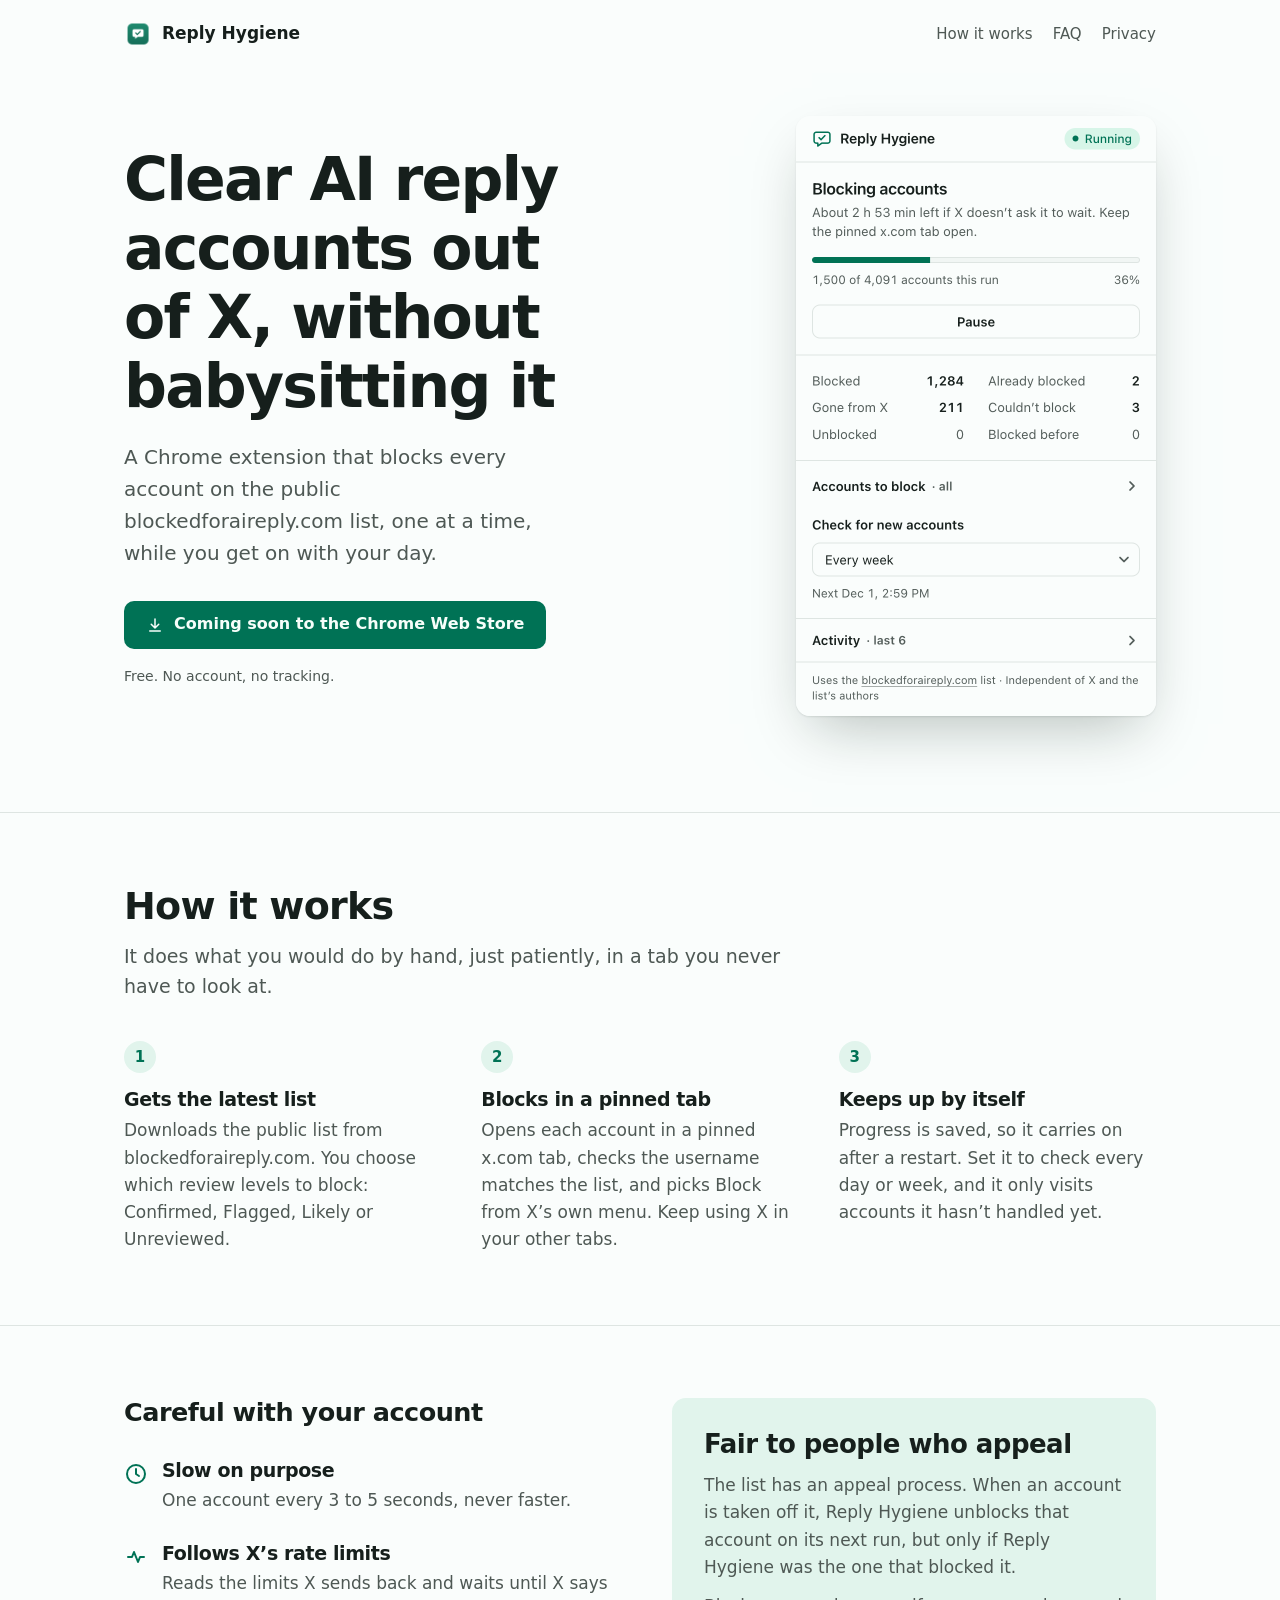
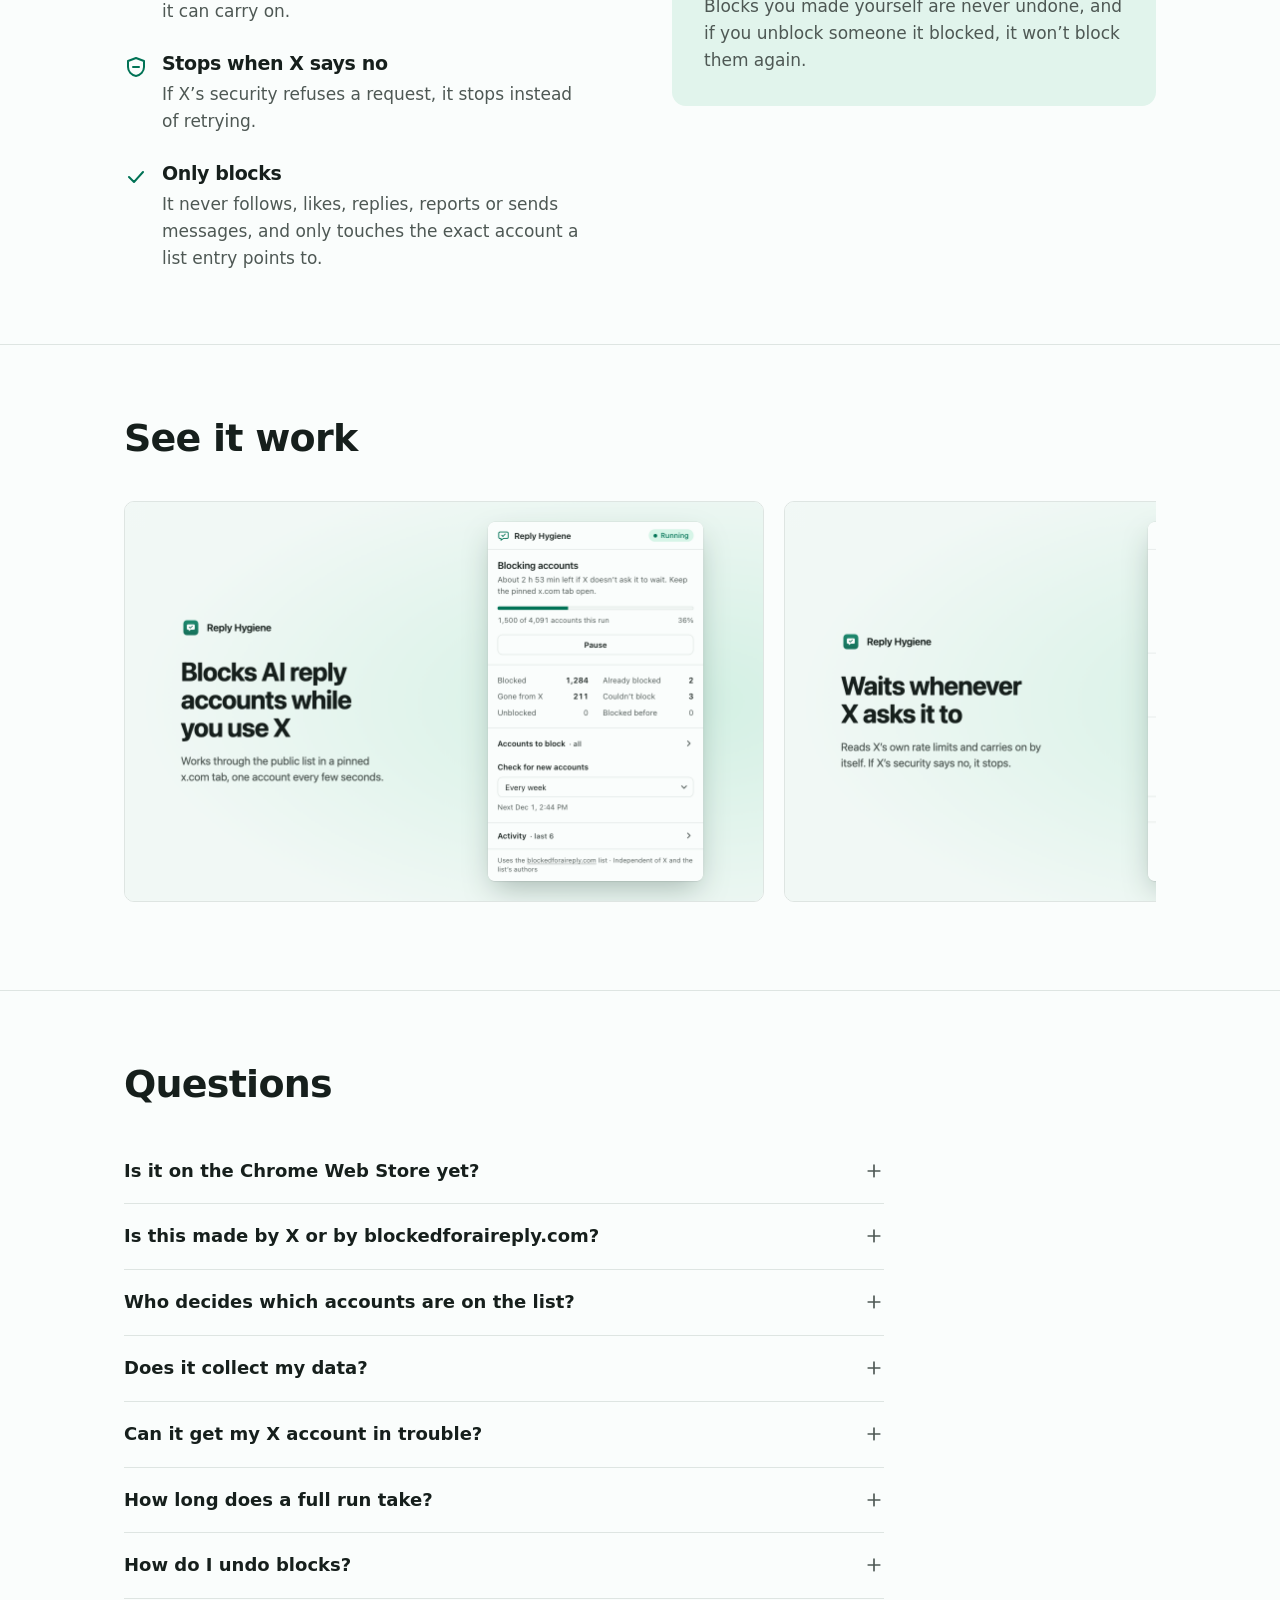
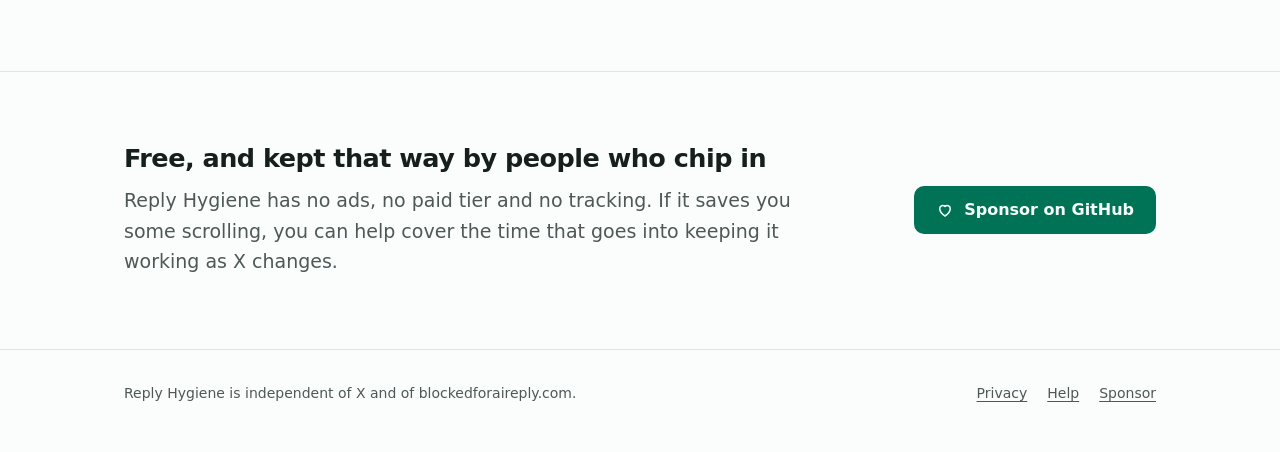
==== docs/index.html @ 08ce0fa6 "Open source the extension; move the site to docs/ and add an MIT license" ====
<!doctype html>
<html lang="en">
<head>
<meta charset="utf-8">
<meta name="viewport" content="width=device-width, initial-scale=1">
<title>Reply Hygiene: block AI reply accounts on X</title>
<meta name="description" content="A Chrome extension that blocks the AI and spam reply accounts on the public blockedforaireply.com list, slowly and within X's rate limits.">
<meta property="og:title" content="Reply Hygiene">
<meta property="og:description" content="Blocks the AI and spam reply accounts on the public blockedforaireply.com list, slowly and within X's rate limits.">
<meta property="og:image" content="https://cyrisxd.github.io/reply-hygiene/assets/promo-marquee-1400x560.png">
<meta name="twitter:card" content="summary_large_image">
<link rel="icon" href="assets/icon32.png">
<link rel="stylesheet" href="style.css">
</head>
<body>
<header class="wrap top">
  <a class="brand" href="./"><img src="assets/icon128.png" alt="">Reply Hygiene</a>
  <nav>
    <a class="hide-sm" href="#how">How it works</a>
    <a class="hide-sm" href="#faq">FAQ</a>
    <a href="privacy.html">Privacy</a>
  </nav>
</header>

<main>
  <div class="wrap hero">
    <div>
      <h1>Clear AI reply accounts out of X, without babysitting it</h1>
      <p class="lede">A Chrome extension that blocks every account on the public blockedforaireply.com list, one at a time, while you get on with your day.</p>
      <div class="cta">
        <!-- Swap href for the Chrome Web Store listing URL once it's published. -->
        <a class="button" id="store" href="#faq">
          <svg viewBox="0 0 24 24" fill="none" stroke="currentColor" stroke-width="2" stroke-linecap="round" stroke-linejoin="round" aria-hidden="true"><path d="M12 4v12m0 0-5-5m5 5 5-5M5 20h14"/></svg>
          Coming soon to the Chrome Web Store
        </a>
        <small>Free. No account, no tracking.</small>
      </div>
    </div>
    <picture class="shot">
      <source srcset="assets/popup-running-dark.png" media="(prefers-color-scheme: dark)">
      <img src="assets/popup-running.png" width="360" height="600" alt="The Reply Hygiene popup during a run: 1,500 of 4,091 accounts done, 1,284 blocked, 211 gone from X.">
    </picture>
  </div>

  <section id="how">
    <div class="wrap">
      <h2>How it works</h2>
      <p class="intro">It does what you would do by hand, just patiently, in a tab you never have to look at.</p>
      <ol class="steps">
        <li><h3>Gets the latest list</h3><p>Downloads the public list from blockedforaireply.com. You choose which review levels to block: Confirmed, Flagged, Likely or Unreviewed.</p></li>
        <li><h3>Blocks in a pinned tab</h3><p>Opens each account in a pinned x.com tab, checks the username matches the list, and picks Block from X’s own menu. Keep using X in your other tabs.</p></li>
        <li><h3>Keeps up by itself</h3><p>Progress is saved, so it carries on after a restart. Set it to check every day or week, and it only visits accounts it hasn’t handled yet.</p></li>
      </ol>
    </div>
  </section>

  <section>
    <div class="wrap split">
      <div>
        <h2>Careful with your account</h2>
        <div class="points">
          <div>
            <svg viewBox="0 0 24 24" aria-hidden="true"><circle cx="12" cy="12" r="9"/><path d="M12 7v5l3 2"/></svg>
            <div><h3>Slow on purpose</h3><p>One account every 3 to 5 seconds, never faster.</p></div>
          </div>
          <div>
            <svg viewBox="0 0 24 24" aria-hidden="true"><path d="M4 12h4l2-5 4 10 2-5h4"/></svg>
            <div><h3>Follows X’s rate limits</h3><p>Reads the limits X sends back and waits until X says it can carry on.</p></div>
          </div>
          <div>
            <svg viewBox="0 0 24 24" aria-hidden="true"><path d="M12 3 4 6v6c0 4.4 3.4 8.3 8 9 4.6-.7 8-4.6 8-9V6l-8-3Z"/><path d="M9 12h6"/></svg>
            <div><h3>Stops when X says no</h3><p>If X’s security refuses a request, it stops instead of retrying.</p></div>
          </div>
          <div>
            <svg viewBox="0 0 24 24" aria-hidden="true"><path d="m5 12 5 5 9-10"/></svg>
            <div><h3>Only blocks</h3><p>It never follows, likes, replies, reports or sends messages, and only touches the exact account a list entry points to.</p></div>
          </div>
        </div>
      </div>
      <div class="note">
        <h2>Fair to people who appeal</h2>
        <p>The list has an appeal process. When an account is taken off it, Reply Hygiene unblocks that account on its next run, but only if Reply Hygiene was the one that blocked it.</p>
        <p>Blocks you made yourself are never undone, and if you unblock someone it blocked, it won’t block them again.</p>
      </div>
    </div>
  </section>

  <section>
    <div class="wrap">
      <h2>See it work</h2>
      <div class="gallery" tabindex="0" aria-label="Screenshots">
        <img src="assets/screenshot-1.png" width="1280" height="800" loading="lazy" alt="Blocking accounts while you use X">
        <img src="assets/screenshot-2.png" width="1280" height="800" loading="lazy" alt="Waiting for X's rate limit to reset">
        <img src="assets/screenshot-3.png" width="1280" height="800" loading="lazy" alt="A finished run with a daily schedule">
        <img src="assets/screenshot-4.png" width="1280" height="800" loading="lazy" alt="Choosing which review levels to block">
        <img src="assets/screenshot-5.png" width="1280" height="800" loading="lazy" alt="Unblocking accounts removed from the list after an appeal">
      </div>
    </div>
  </section>

  <section id="faq">
    <div class="wrap">
      <h2>Questions</h2>
      <div class="faq">
        <details><summary>Is it on the Chrome Web Store yet?<svg viewBox="0 0 24 24" aria-hidden="true"><path d="M12 5v14M5 12h14"/></svg></summary>
          <p>It’s in review. This page will link to the listing as soon as it’s live.</p></details>
        <details><summary>Is this made by X or by blockedforaireply.com?<svg viewBox="0 0 24 24" aria-hidden="true"><path d="M12 5v14M5 12h14"/></svg></summary>
          <p>No. Reply Hygiene is independent. It uses the public list from blockedforaireply.com and credits it, but isn’t affiliated with X Corp. or the list’s authors.</p></details>
        <details><summary>Who decides which accounts are on the list?<svg viewBox="0 0 24 24" aria-hidden="true"><path d="M12 5v14M5 12h14"/></svg></summary>
          <p>The people behind <a href="https://blockedforaireply.com">blockedforaireply.com</a>. They review accounts, publish the evidence and handle appeals. Reply Hygiene follows their list and their removals.</p></details>
        <details><summary>Does it collect my data?<svg viewBox="0 0 24 24" aria-hidden="true"><path d="M12 5v14M5 12h14"/></svg></summary>
          <p>No. Settings and progress stay in your browser. There’s no server, no account and no analytics. It only talks to x.com and to blockedforaireply.com to download the list. Read the <a href="privacy.html">privacy policy</a>.</p></details>
        <details><summary>Can it get my X account in trouble?<svg viewBox="0 0 24 24" aria-hidden="true"><path d="M12 5v14M5 12h14"/></svg></summary>
          <p>X can treat fast automated browsing as unusual activity and may temporarily refuse requests. Reply Hygiene goes slowly, follows X’s rate limits and stops if X refuses a request. If it stops, use X normally for an hour before trying again. You use it at your own risk.</p></details>
        <details><summary>How long does a full run take?<svg viewBox="0 0 24 24" aria-hidden="true"><path d="M12 5v14M5 12h14"/></svg></summary>
          <p>A few hours for the full list, plus any time spent waiting for X’s rate limits. After that, scheduled runs only visit new accounts, so they’re much quicker.</p></details>
        <details><summary>How do I undo blocks?<svg viewBox="0 0 24 24" aria-hidden="true"><path d="M12 5v14M5 12h14"/></svg></summary>
          <p>Unblock anyone from X’s settings under Privacy and safety, then Mute and block, then Blocked accounts. Reply Hygiene won’t block them again. Removing the extension doesn’t undo existing blocks.</p></details>
      </div>
    </div>
  </section>

  <section id="support">
    <div class="wrap support">
      <div>
        <h2>Free, and kept that way by people who chip in</h2>
        <p class="intro">Reply Hygiene has no ads, no paid tier and no tracking. If it saves you some scrolling, you can help cover the time that goes into keeping it working as X changes.</p>
      </div>
      <a class="button" href="https://github.com/sponsors/CyrisXD">
        <svg viewBox="0 0 24 24" fill="none" stroke="currentColor" stroke-width="2" stroke-linecap="round" stroke-linejoin="round" aria-hidden="true"><path d="M12 20s-7-4.4-7-10a4 4 0 0 1 7-2.6A4 4 0 0 1 19 10c0 5.6-7 10-7 10Z"/></svg>
        Sponsor on GitHub
      </a>
    </div>
  </section>
</main>

<footer>
  <div class="wrap">
    <span>Reply Hygiene is independent of X and of blockedforaireply.com.</span>
    <nav><a href="privacy.html">Privacy</a><a href="https://github.com/CyrisXD/reply-hygiene/issues">Help</a><a href="https://github.com/sponsors/CyrisXD">Sponsor</a></nav>
  </div>
</footer>
</body>
</html>
---- docs/style.css ----
/* Same tokens as the extension popup (see DESIGN.md in the extension project). */
:root {
  color-scheme: light;
  --bg: oklch(99.2% 0.003 170);
  --surface: oklch(96.8% 0.006 170);
  --tint: oklch(95% 0.022 168);
  --line: oklch(91.5% 0.008 170);
  --text: oklch(23% 0.014 170);
  --muted: oklch(45% 0.014 170);
  --accent: oklch(49% 0.1 168);
  --accent-hover: oklch(44% 0.1 168);
  --accent-ink: oklch(99% 0.01 168);
  --shadow: 0 1px 2px oklch(20% 0.02 170 / 0.1), 0 24px 56px -16px oklch(20% 0.04 170 / 0.28);
  --font: -apple-system, BlinkMacSystemFont, "Segoe UI", system-ui, Roboto, sans-serif;
  --wrap: 1080px;
}
@media (prefers-color-scheme: dark) {
  :root {
    color-scheme: dark;
    --bg: oklch(17% 0.008 170);
    --surface: oklch(21% 0.009 170);
    --tint: oklch(23% 0.03 168);
    --line: oklch(29% 0.01 170);
    --text: oklch(95% 0.006 170);
    --muted: oklch(73% 0.012 170);
    --accent: oklch(74% 0.11 168);
    --accent-hover: oklch(79% 0.11 168);
    --accent-ink: oklch(20% 0.03 168);
    --shadow: 0 0 0 1px oklch(100% 0 0 / 0.08), 0 24px 56px -16px oklch(0% 0 0 / 0.6);
  }
}

* { box-sizing: border-box; }
html { scroll-behavior: smooth; scroll-padding-top: 24px; }
body { margin: 0; background: var(--bg); color: var(--text); font: 17px/1.6 var(--font); -webkit-font-smoothing: antialiased; }
::selection { background: color-mix(in oklch, var(--accent), transparent 75%); }
:focus-visible { outline: 2px solid var(--accent); outline-offset: 3px; border-radius: 6px; }
a { color: var(--accent); text-underline-offset: 3px; text-decoration-thickness: 1px; }
a:hover { color: var(--accent-hover); }
img { max-width: 100%; height: auto; display: block; }
h1, h2, h3 { line-height: 1.15; letter-spacing: -0.02em; text-wrap: balance; margin: 0; }
p { margin: 0; text-wrap: pretty; }
.wrap { max-width: var(--wrap); margin: 0 auto; padding-inline: 24px; }

/* Header */
.top { display: flex; align-items: center; gap: 24px; padding-block: 20px; }
.brand { display: flex; align-items: center; gap: 10px; font-weight: 650; font-size: 17px; color: var(--text); text-decoration: none; margin-right: auto; }
.brand img { width: 28px; height: 28px; }
.top nav { display: flex; gap: 20px; font-size: 15px; }
.top nav a { color: var(--muted); text-decoration: none; }
.top nav a:hover { color: var(--text); }

/* Hero */
.hero { display: grid; grid-template-columns: 1fr 360px; gap: 64px; align-items: center; padding-block: 48px 96px; }
.hero h1 { font-size: clamp(40px, 6vw, 60px); letter-spacing: -0.03em; font-weight: 750; }
.hero .lede { margin-top: 20px; font-size: 20px; color: var(--muted); max-width: 34ch; }
.cta { display: flex; flex-wrap: wrap; align-items: center; gap: 16px; margin-top: 32px; }
.button {
  display: inline-flex; align-items: center; gap: 10px; min-height: 48px; padding: 12px 22px; line-height: 1.3;
  border-radius: 10px; background: var(--accent); color: var(--accent-ink);
  font-weight: 600; font-size: 16px; text-decoration: none; transition: background-color 120ms ease-out;
}
.button:hover { background: var(--accent-hover); color: var(--accent-ink); }
.button svg { width: 18px; height: 18px; }
.cta small { color: var(--muted); font-size: 14px; }
.shot { border-radius: 14px; overflow: hidden; box-shadow: var(--shadow); width: 360px; }

/* Sections */
section { padding-block: 72px; border-top: 1px solid var(--line); }
section > .wrap > h2 { font-size: clamp(28px, 4vw, 38px); }
.intro { margin-top: 12px; color: var(--muted); font-size: 19px; max-width: 56ch; }

.steps { list-style: none; padding: 0; margin: 40px 0 0; display: grid; grid-template-columns: repeat(3, 1fr); gap: 40px; counter-reset: s; }
.steps li { counter-increment: s; }
.steps li::before {
  content: counter(s); display: grid; place-items: center; width: 32px; height: 32px; margin-bottom: 16px;
  border-radius: 50%; background: var(--tint); color: var(--accent); font-weight: 700; font-size: 15px;
}
.steps h3, .points h3 { font-size: 19px; margin-bottom: 6px; }
.steps p, .points p { color: var(--muted); }

.split { display: grid; grid-template-columns: 1fr 1fr; gap: 64px; align-items: start; }
.points { display: grid; gap: 28px; margin-top: 32px; }
.points > div { display: grid; grid-template-columns: 24px 1fr; gap: 14px; }
.points svg { width: 24px; height: 24px; margin-top: 2px; fill: none; stroke: var(--accent); stroke-width: 2; stroke-linecap: round; stroke-linejoin: round; }

.note { background: var(--tint); border-radius: 14px; padding: 32px; }
.note h2 { font-size: 26px; }
.note p { margin-top: 12px; color: var(--muted); }
.note p + p { margin-top: 12px; }

.gallery { display: grid; grid-auto-flow: column; grid-auto-columns: min(640px, 86%); gap: 20px; overflow-x: auto; margin-top: 40px; padding-bottom: 16px; scroll-snap-type: x mandatory; scrollbar-width: thin; scrollbar-color: var(--line) transparent; }
.gallery img { border-radius: 10px; scroll-snap-align: start; border: 1px solid var(--line); }

.faq { margin-top: 32px; max-width: 760px; }
.faq details { border-bottom: 1px solid var(--line); }
.faq summary { cursor: pointer; list-style: none; display: flex; justify-content: space-between; gap: 16px; padding-block: 18px; font-weight: 600; font-size: 18px; }
.faq summary::-webkit-details-marker { display: none; }
.faq summary svg { flex: none; width: 20px; height: 20px; margin-top: 4px; fill: none; stroke: var(--muted); stroke-width: 2; stroke-linecap: round; transition: transform 160ms ease-out; }
.faq details[open] summary svg { transform: rotate(45deg); }
.faq details p { padding-bottom: 20px; color: var(--muted); max-width: 65ch; }

.support { display: flex; flex-wrap: wrap; align-items: center; justify-content: space-between; gap: 24px 48px; }
.support > div { flex: 1 1 480px; }

footer { border-top: 1px solid var(--line); padding-block: 32px 48px; font-size: 14px; color: var(--muted); }
footer .wrap { display: flex; flex-wrap: wrap; gap: 12px 24px; justify-content: space-between; }
footer nav { display: flex; gap: 20px; }
footer a { color: var(--muted); }
footer a:hover { color: var(--text); }

/* Privacy page */
.doc { max-width: 720px; padding-block: 40px 96px; }
.doc h1 { font-size: clamp(34px, 5vw, 46px); letter-spacing: -0.03em; }
.doc .updated { margin-top: 8px; color: var(--muted); font-size: 15px; }
.doc h2 { font-size: 22px; margin: 40px 0 12px; }
.doc p, .doc li { color: var(--muted); }
.doc p + p { margin-top: 12px; }
.doc ul { padding-left: 22px; margin: 12px 0 0; }
.doc li + li { margin-top: 6px; }
.doc ul + p { margin-top: 12px; }
.doc strong { color: var(--text); font-weight: 600; }

@media (max-width: 860px) {
  .hero { grid-template-columns: 1fr; gap: 48px; padding-block: 24px 64px; }
  .shot { justify-self: center; max-width: 100%; }
  .steps, .split { grid-template-columns: 1fr; gap: 32px; }
  section { padding-block: 56px; }
}
@media (max-width: 520px) {
  .top nav a.hide-sm { display: none; }
  .note { padding: 24px; }
}
@media (prefers-reduced-motion: reduce) { * { transition: none !important; scroll-behavior: auto !important; } }
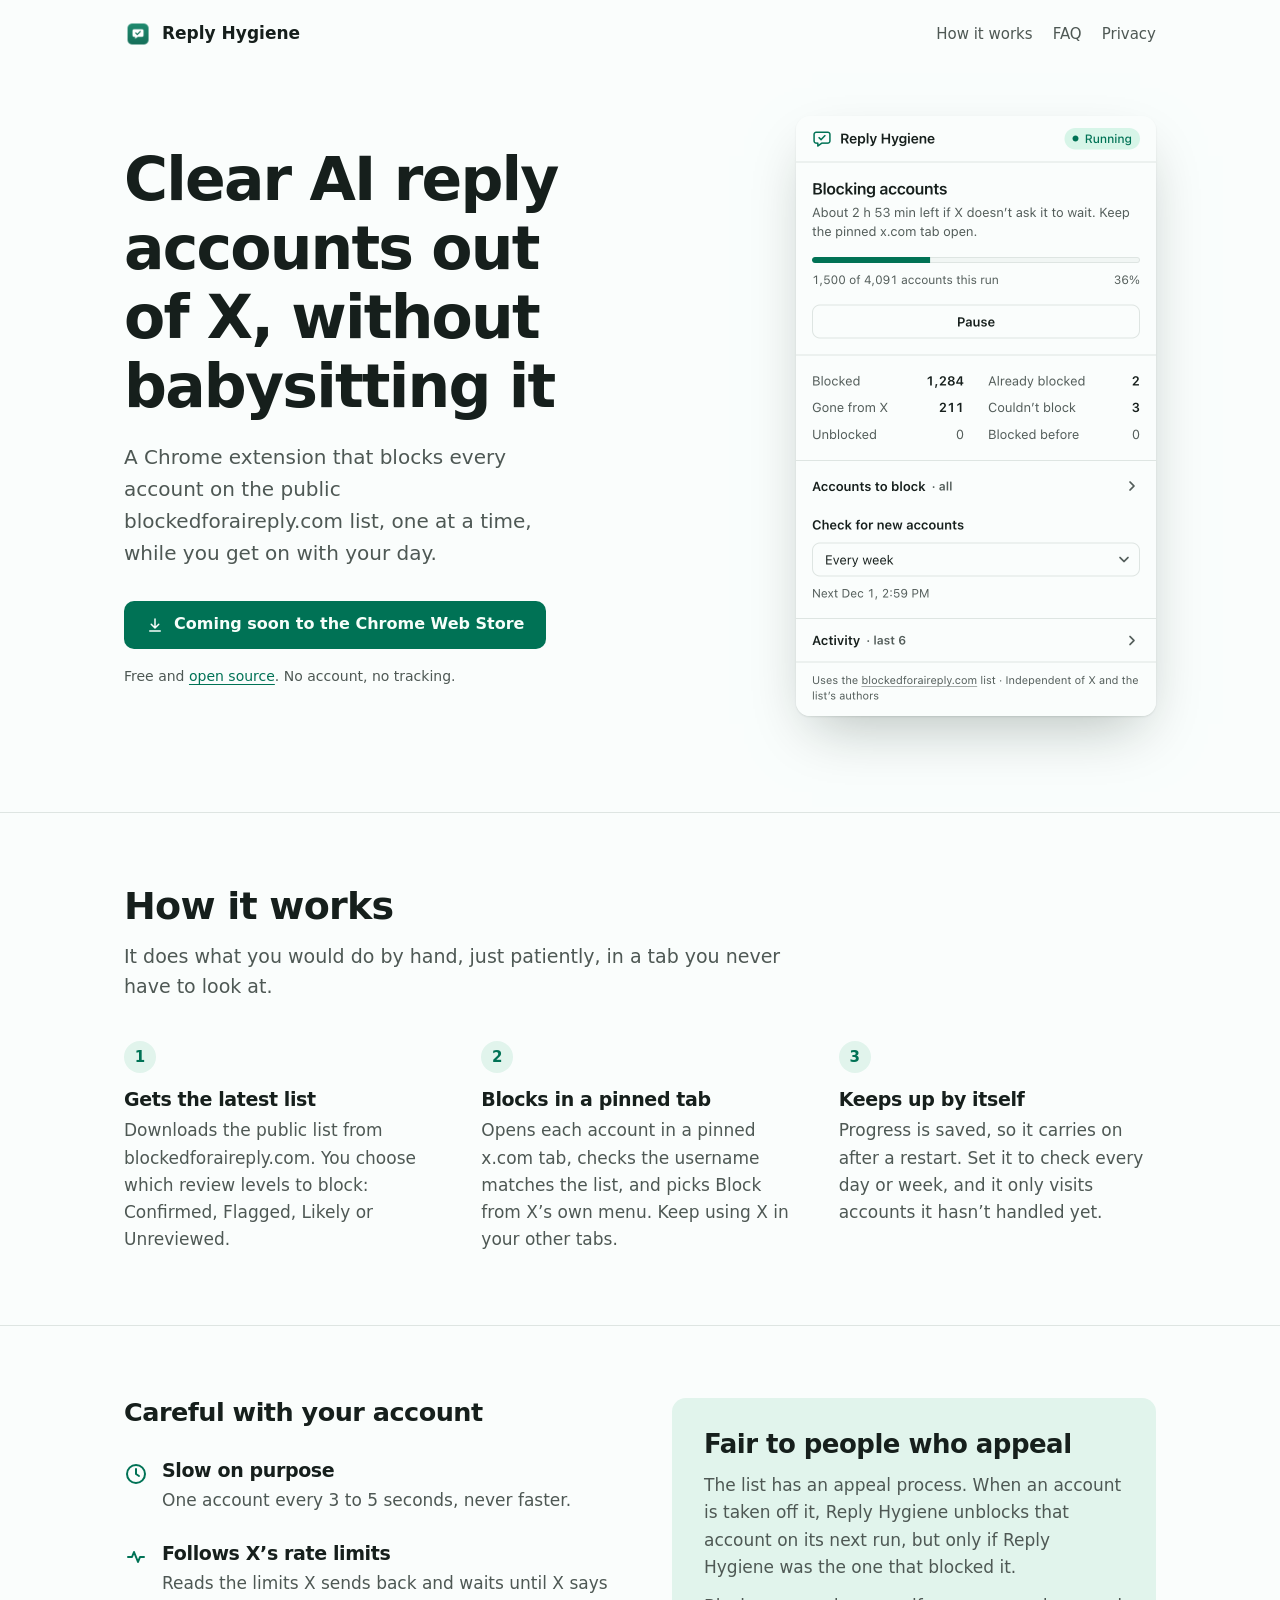
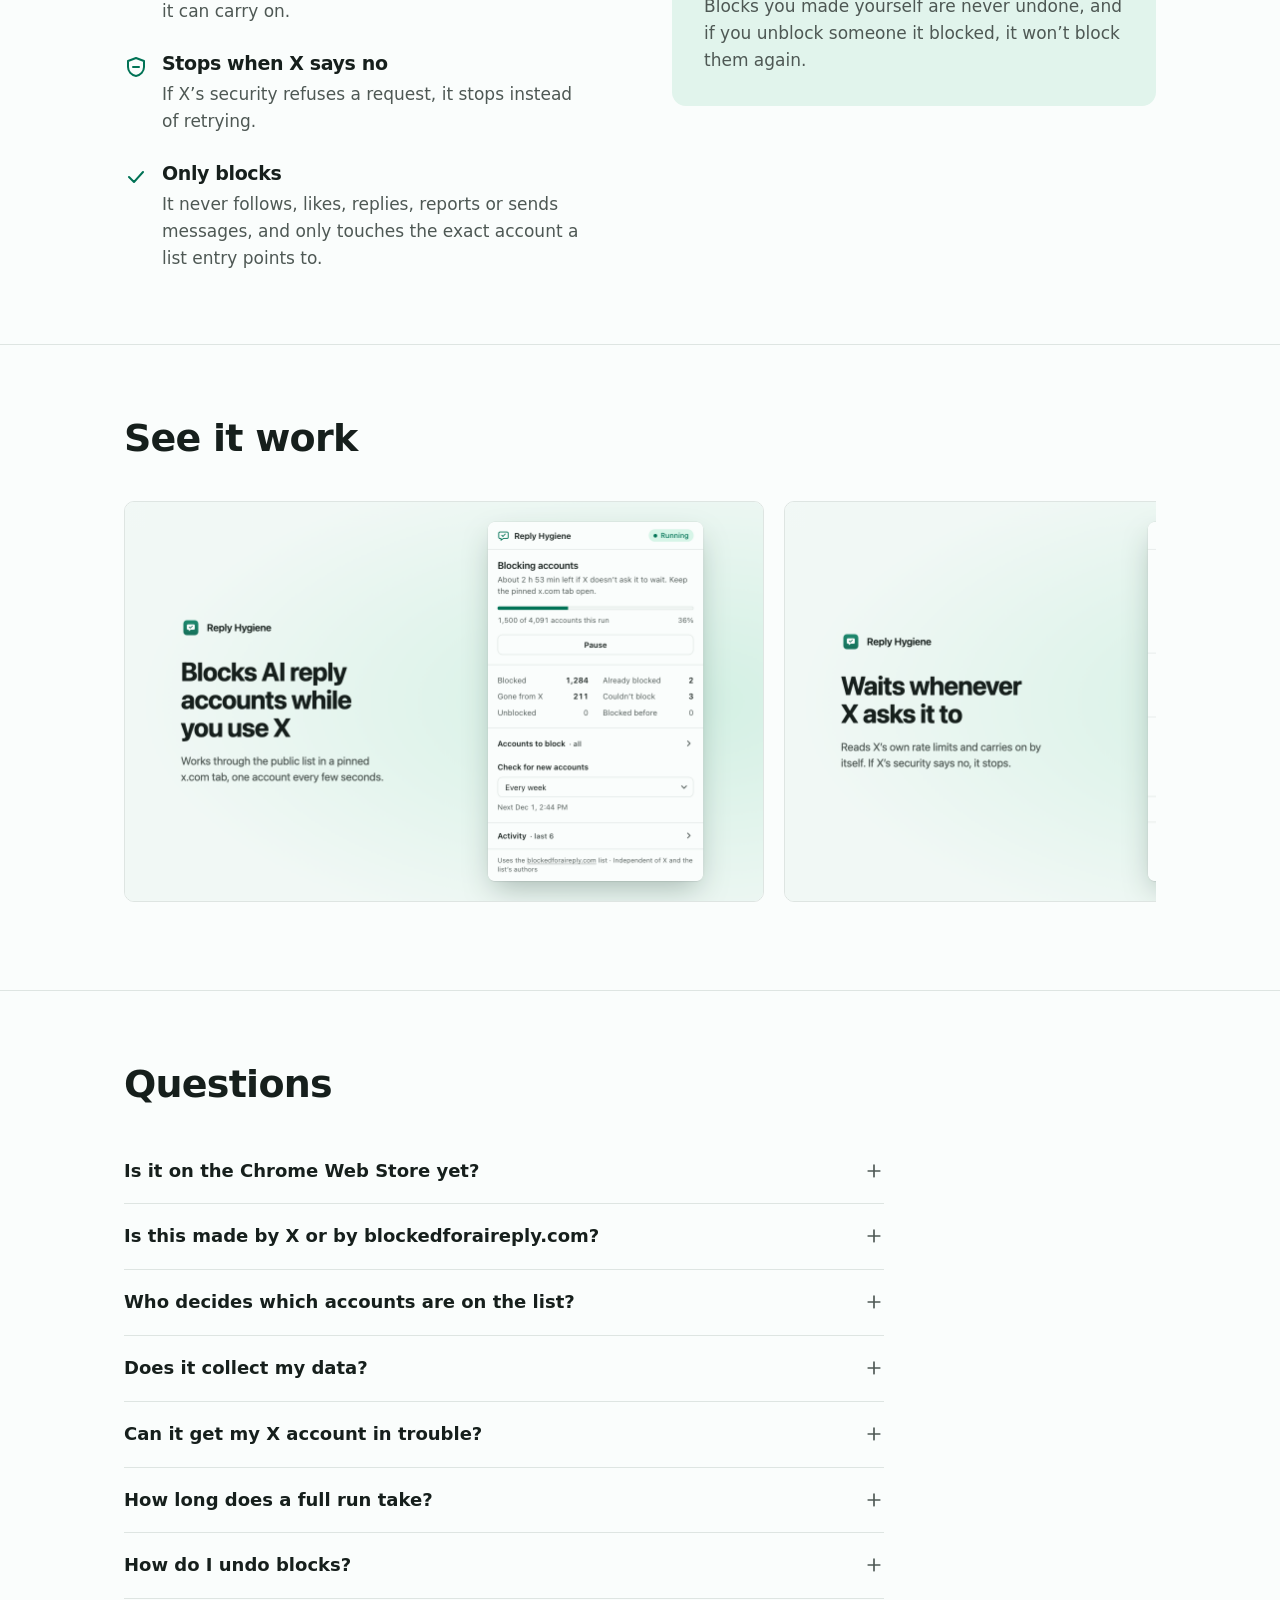
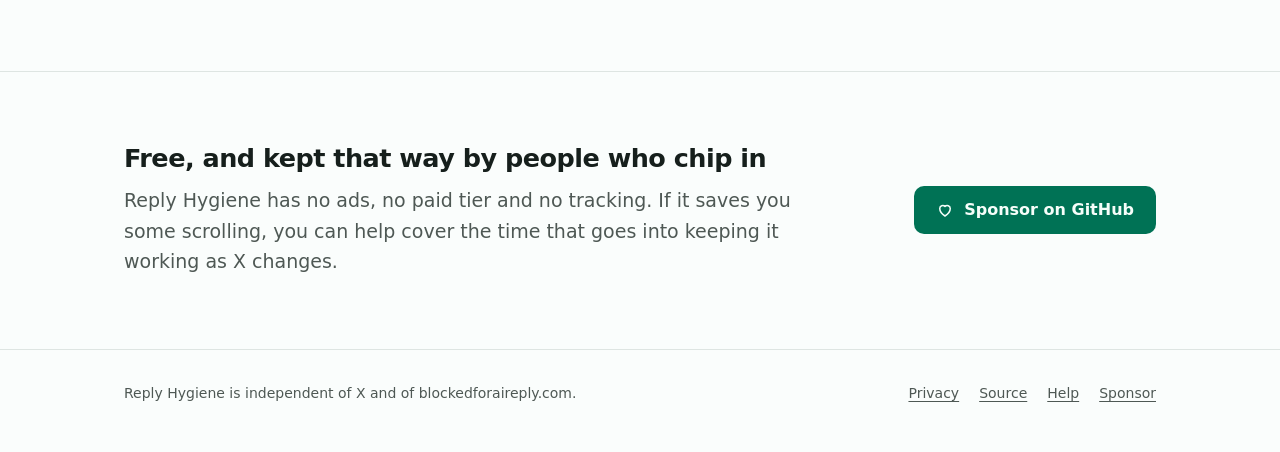
==== commit 60eb28d2: "Link to the source from the site" ====
--- a/docs/index.html
+++ b/docs/index.html
@@ -33,7 +33,7 @@
           <svg viewBox="0 0 24 24" fill="none" stroke="currentColor" stroke-width="2" stroke-linecap="round" stroke-linejoin="round" aria-hidden="true"><path d="M12 4v12m0 0-5-5m5 5 5-5M5 20h14"/></svg>
           Coming soon to the Chrome Web Store
         </a>
-        <small>Free. No account, no tracking.</small>
+        <small>Free and <a href="https://github.com/CyrisXD/reply-hygiene">open source</a>. No account, no tracking.</small>
       </div>
     </div>
     <picture class="shot">
@@ -137,7 +137,7 @@
 <footer>
   <div class="wrap">
     <span>Reply Hygiene is independent of X and of blockedforaireply.com.</span>
-    <nav><a href="privacy.html">Privacy</a><a href="https://github.com/CyrisXD/reply-hygiene/issues">Help</a><a href="https://github.com/sponsors/CyrisXD">Sponsor</a></nav>
+    <nav><a href="privacy.html">Privacy</a><a href="https://github.com/CyrisXD/reply-hygiene">Source</a><a href="https://github.com/CyrisXD/reply-hygiene/issues">Help</a><a href="https://github.com/sponsors/CyrisXD">Sponsor</a></nav>
   </div>
 </footer>
 </body>
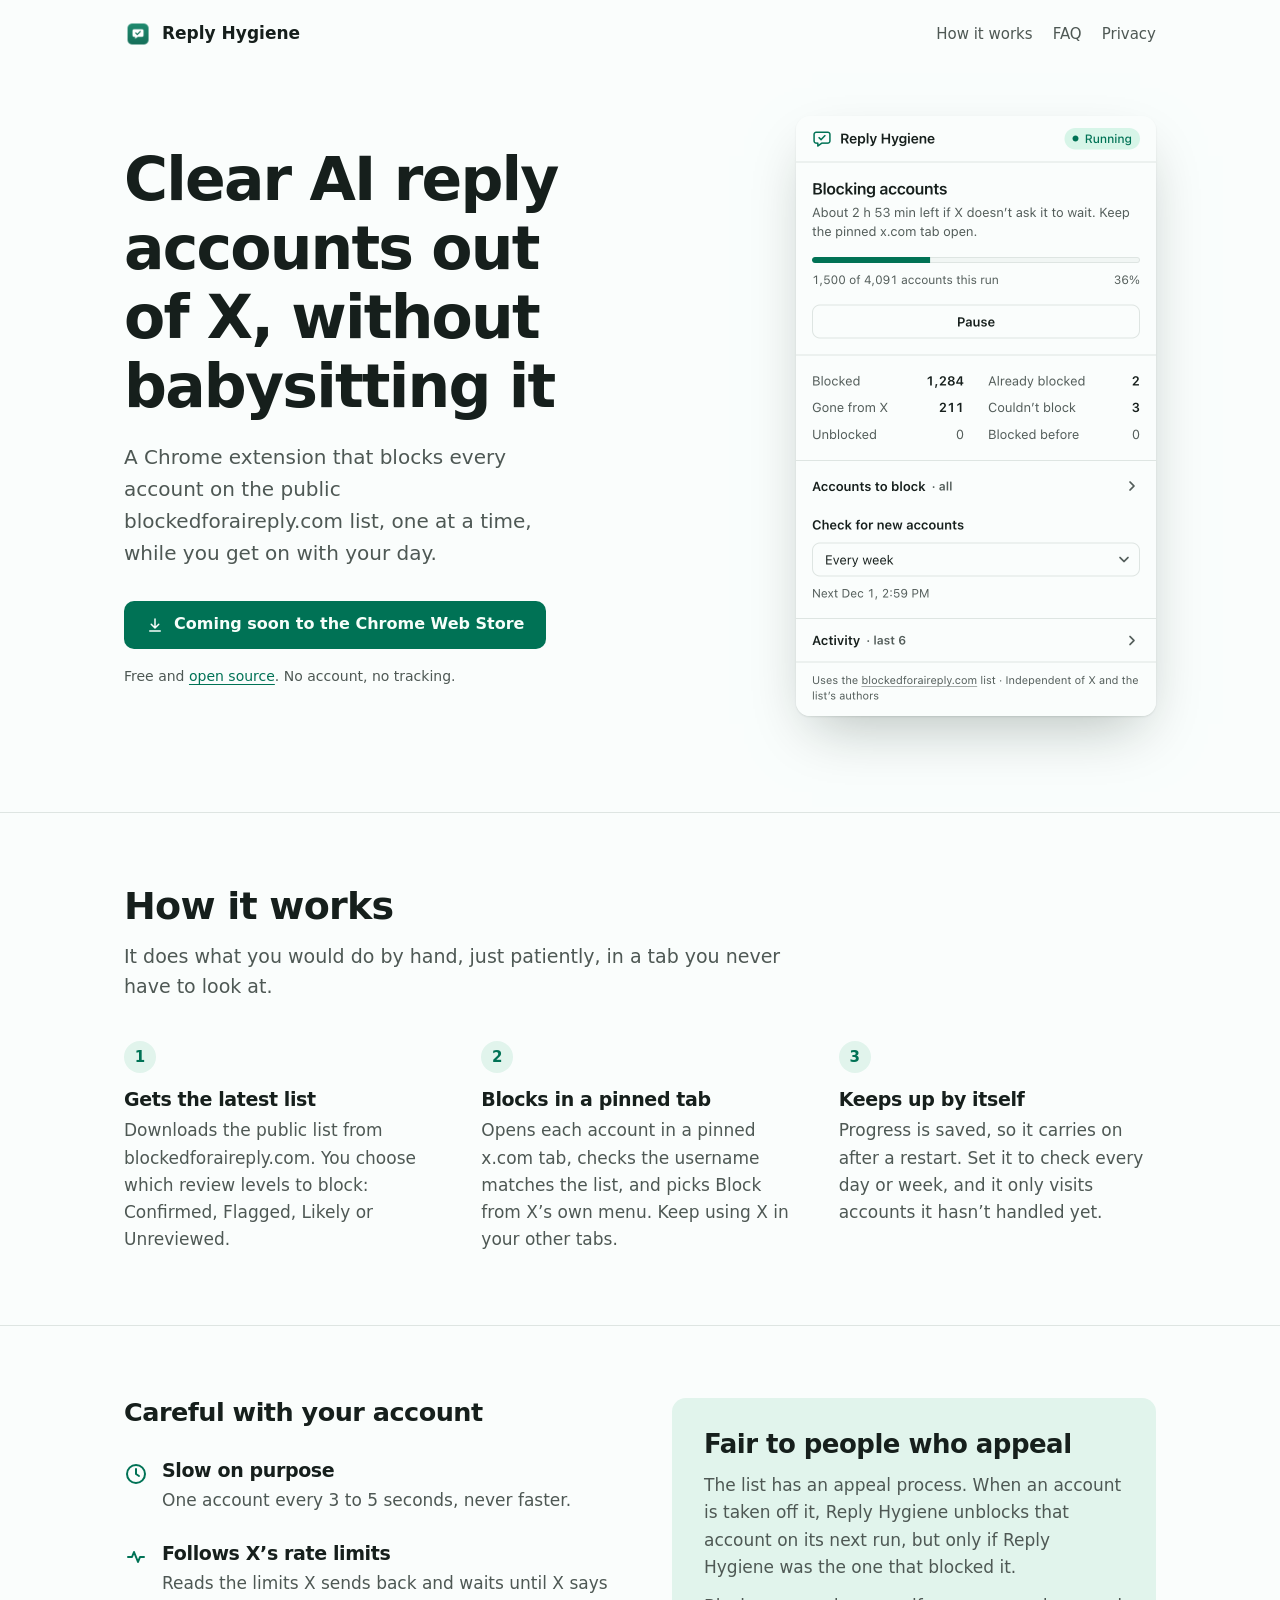
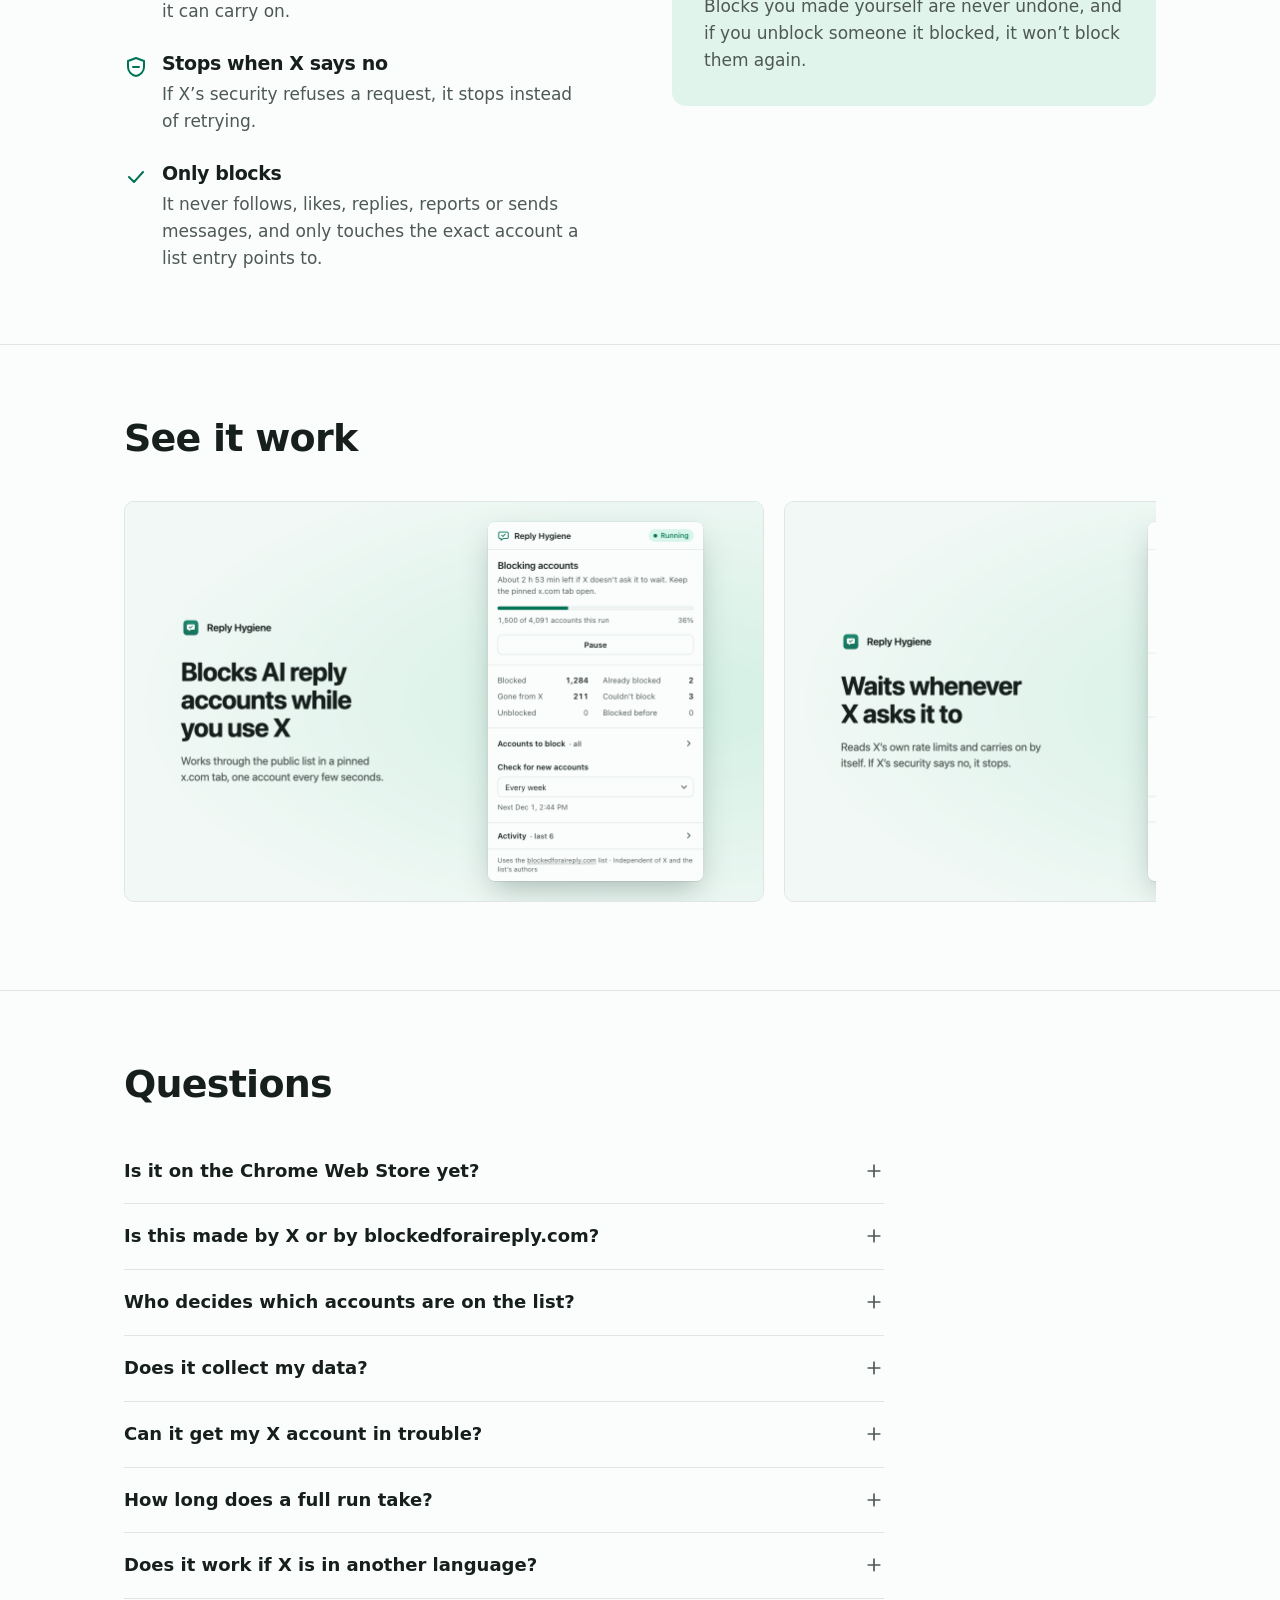
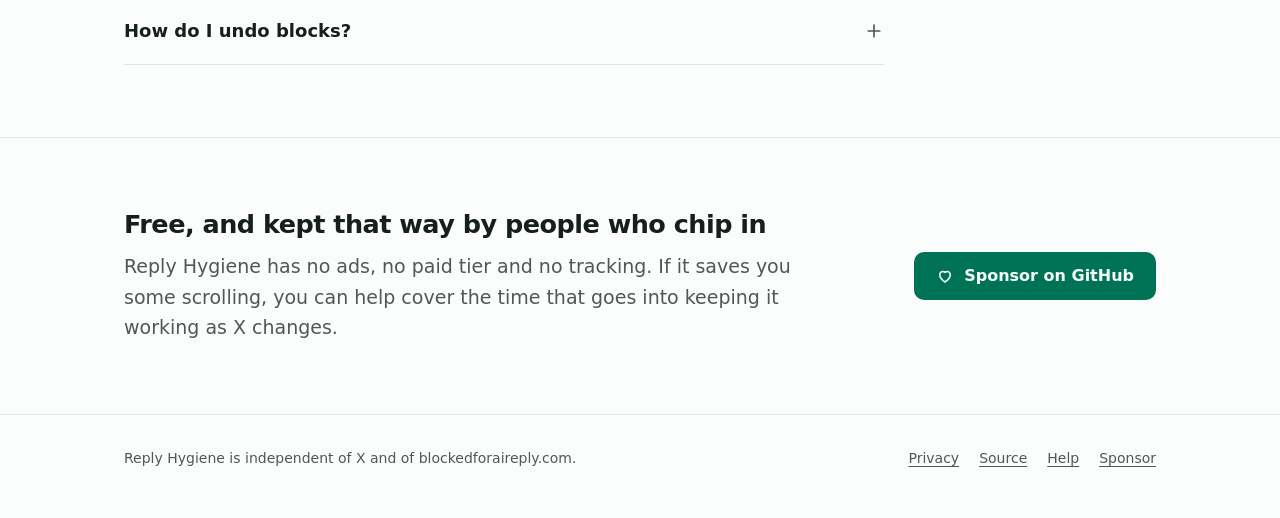
==== commit 95f2775a: "Harden the extension: validate list IDs, keep results when paused or restarted, restore alarms after" ====
--- a/docs/index.html
+++ b/docs/index.html
@@ -114,6 +114,8 @@
           <p>X can treat fast automated browsing as unusual activity and may temporarily refuse requests. Reply Hygiene goes slowly, follows X’s rate limits and stops if X refuses a request. If it stops, use X normally for an hour before trying again. You use it at your own risk.</p></details>
         <details><summary>How long does a full run take?<svg viewBox="0 0 24 24" aria-hidden="true"><path d="M12 5v14M5 12h14"/></svg></summary>
           <p>A few hours for the full list, plus any time spent waiting for X’s rate limits. After that, scheduled runs only visit new accounts, so they’re much quicker.</p></details>
+        <details><summary>Does it work if X is in another language?<svg viewBox="0 0 24 24" aria-hidden="true"><path d="M12 5v14M5 12h14"/></svg></summary>
+          <p>Not yet. It reads X’s English menus, so set X’s display language to English under Settings, then Accessibility, display and languages. If X isn’t in English, Reply Hygiene stops and tells you rather than guessing.</p></details>
         <details><summary>How do I undo blocks?<svg viewBox="0 0 24 24" aria-hidden="true"><path d="M12 5v14M5 12h14"/></svg></summary>
           <p>Unblock anyone from X’s settings under Privacy and safety, then Mute and block, then Blocked accounts. Reply Hygiene won’t block them again. Removing the extension doesn’t undo existing blocks.</p></details>
       </div>
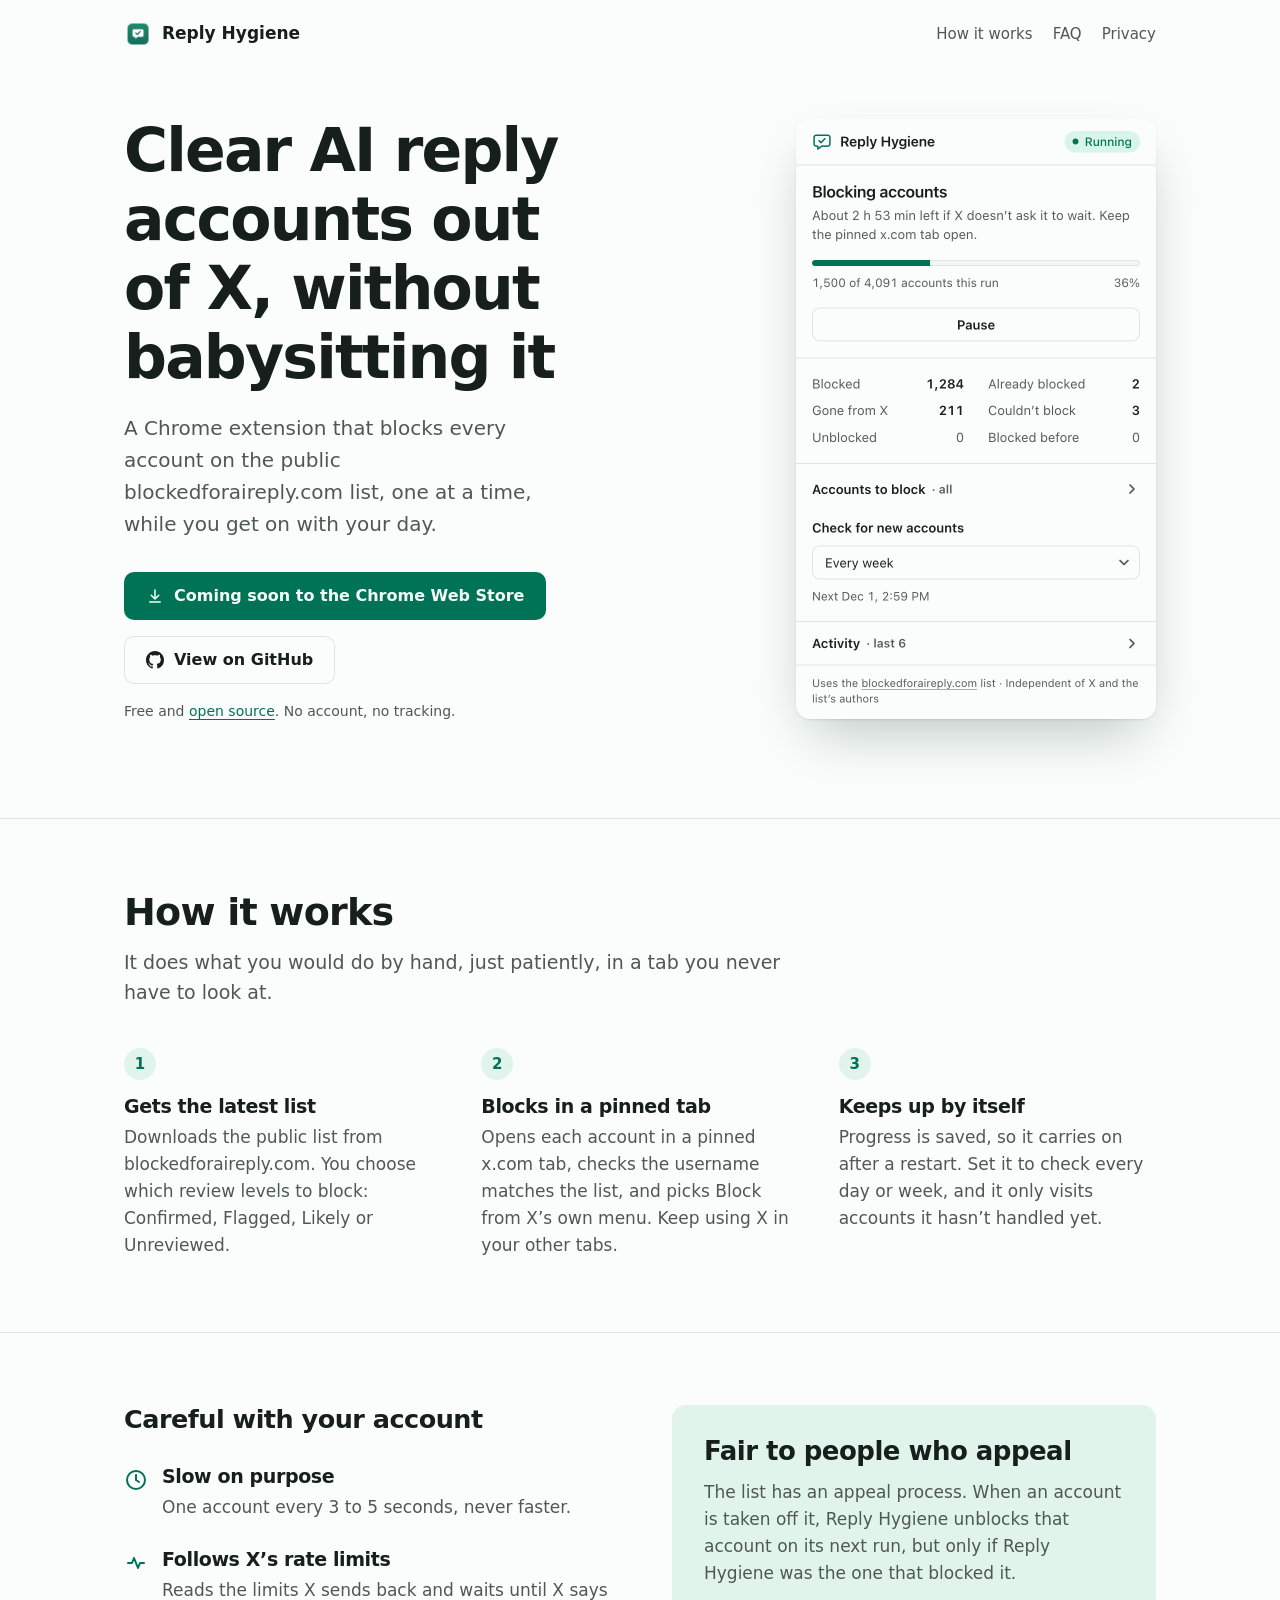
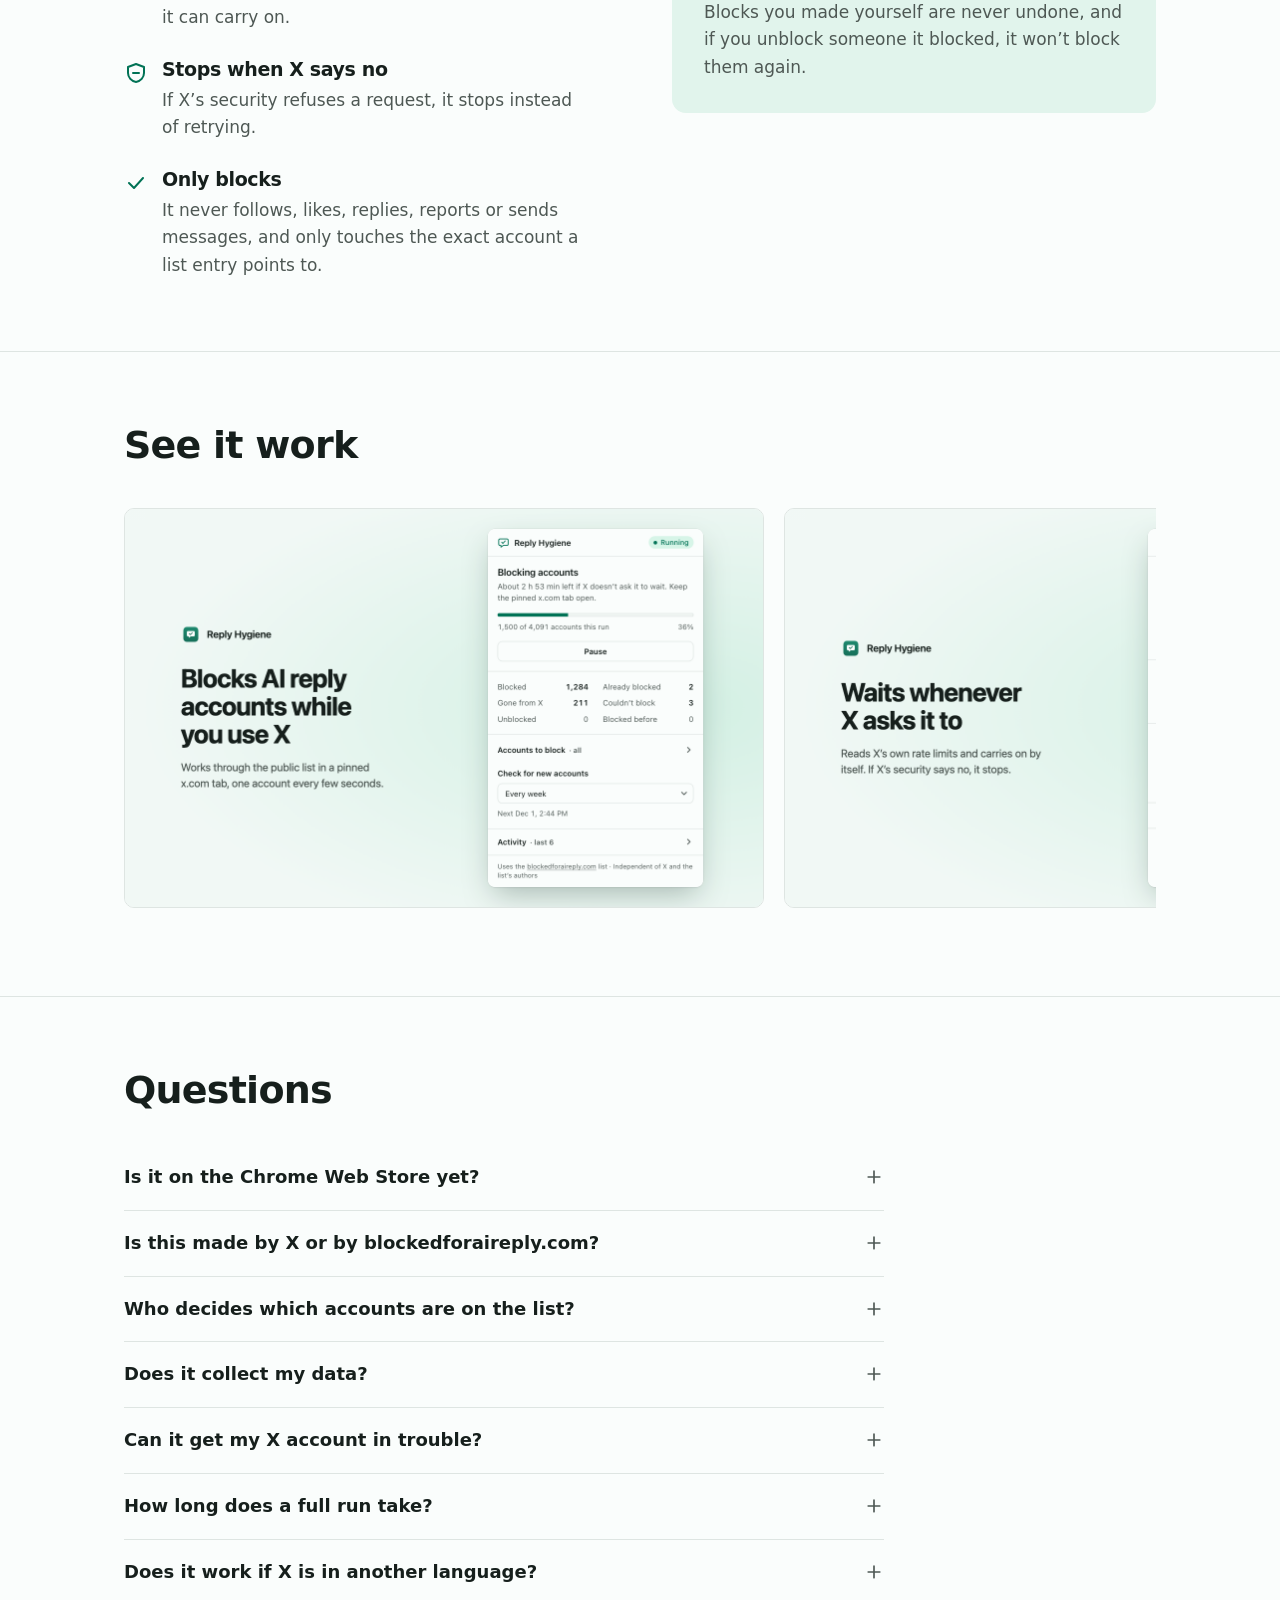
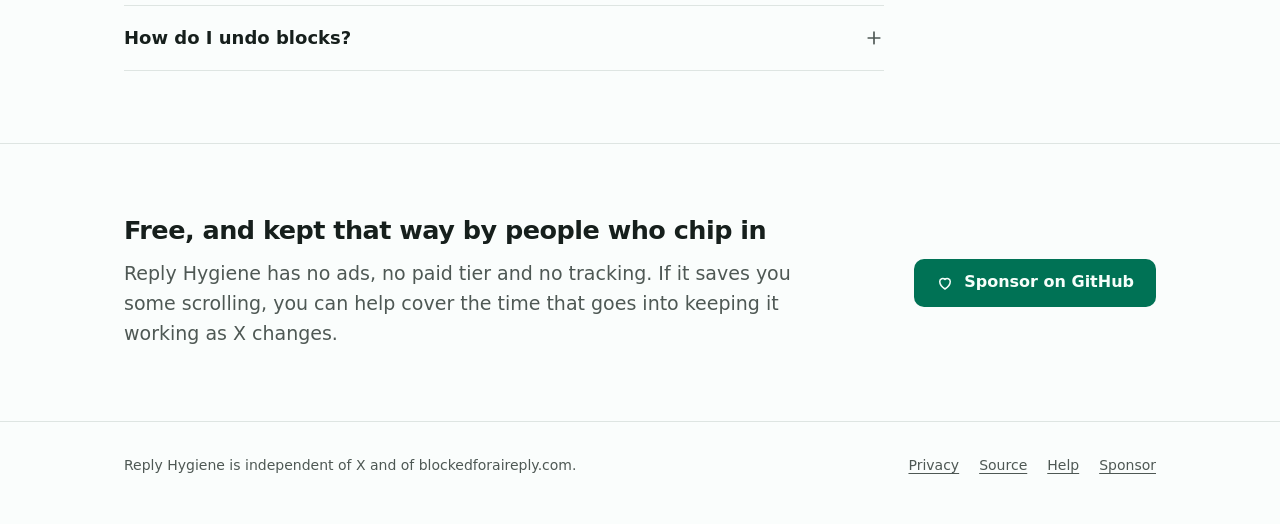
==== commit bcf80b09: "Add GitHub button to the hero, full share metadata and a 1200x630 share image" ====
--- a/docs/index.html
+++ b/docs/index.html
@@ -4,12 +4,25 @@
 <meta charset="utf-8">
 <meta name="viewport" content="width=device-width, initial-scale=1">
 <title>Reply Hygiene: block AI reply accounts on X</title>
-<meta name="description" content="A Chrome extension that blocks the AI and spam reply accounts on the public blockedforaireply.com list, slowly and within X's rate limits.">
-<meta property="og:title" content="Reply Hygiene">
-<meta property="og:description" content="Blocks the AI and spam reply accounts on the public blockedforaireply.com list, slowly and within X's rate limits.">
-<meta property="og:image" content="https://cyrisxd.github.io/reply-hygiene/assets/promo-marquee-1400x560.png">
+<meta name="description" content="A free, open source Chrome extension that blocks the AI reply accounts on the blockedforaireply.com list, slowly and within X's rate limits.">
+<link rel="canonical" href="https://cyrisxd.github.io/reply-hygiene/">
+<meta name="theme-color" content="#16705a">
+<meta property="og:type" content="website">
+<meta property="og:site_name" content="Reply Hygiene">
+<meta property="og:url" content="https://cyrisxd.github.io/reply-hygiene/">
+<meta property="og:title" content="Reply Hygiene: block AI reply accounts on X">
+<meta property="og:description" content="A free, open source Chrome extension that blocks the AI reply accounts on the blockedforaireply.com list, slowly and within X's rate limits.">
+<meta property="og:image" content="https://cyrisxd.github.io/reply-hygiene/assets/og.png">
+<meta property="og:image:width" content="1200">
+<meta property="og:image:height" content="630">
+<meta property="og:image:alt" content="Reply Hygiene logo, a speech bubble with a check mark, on a teal background">
 <meta name="twitter:card" content="summary_large_image">
-<link rel="icon" href="assets/icon32.png">
+<meta name="twitter:title" content="Reply Hygiene: block AI reply accounts on X">
+<meta name="twitter:description" content="A free, open source Chrome extension that blocks the AI reply accounts on the blockedforaireply.com list, slowly and within X's rate limits.">
+<meta name="twitter:image" content="https://cyrisxd.github.io/reply-hygiene/assets/og.png">
+<meta name="twitter:image:alt" content="Reply Hygiene logo, a speech bubble with a check mark, on a teal background">
+<link rel="icon" href="assets/icon32.png" type="image/png">
+<link rel="apple-touch-icon" href="assets/apple-touch-icon.png">
 <link rel="stylesheet" href="style.css">
 </head>
 <body>
@@ -32,6 +45,10 @@
         <a class="button" id="store" href="#faq">
           <svg viewBox="0 0 24 24" fill="none" stroke="currentColor" stroke-width="2" stroke-linecap="round" stroke-linejoin="round" aria-hidden="true"><path d="M12 4v12m0 0-5-5m5 5 5-5M5 20h14"/></svg>
           Coming soon to the Chrome Web Store
+        </a>
+        <a class="button secondary" href="https://github.com/CyrisXD/reply-hygiene">
+          <svg viewBox="0 0 16 16" fill="currentColor" aria-hidden="true"><path d="M8 0C3.58 0 0 3.58 0 8c0 3.54 2.29 6.53 5.47 7.59.4.07.55-.17.55-.38 0-.19-.01-.82-.01-1.49-2.01.37-2.53-.49-2.69-.94-.09-.23-.48-.94-.82-1.13-.28-.15-.68-.52-.01-.53.63-.01 1.08.58 1.23.82.72 1.21 1.87.87 2.33.66.07-.52.28-.87.51-1.07-1.78-.2-3.64-.89-3.64-3.95 0-.87.31-1.59.82-2.15-.08-.2-.36-1.02.08-2.12 0 0 .67-.21 2.2.82.64-.18 1.32-.27 2-.27.68 0 1.36.09 2 .27 1.53-1.04 2.2-.82 2.2-.82.44 1.1.16 1.92.08 2.12.51.56.82 1.27.82 2.15 0 3.07-1.87 3.75-3.65 3.95.29.25.54.73.54 1.48 0 1.07-.01 1.93-.01 2.2 0 .21.15.46.55.38A8.013 8.013 0 0 0 16 8c0-4.42-3.58-8-8-8Z"/></svg>
+          View on GitHub
         </a>
         <small>Free and <a href="https://github.com/CyrisXD/reply-hygiene">open source</a>. No account, no tracking.</small>
       </div>
--- a/docs/style.css
+++ b/docs/style.css
@@ -62,7 +62,9 @@
 }
 .button:hover { background: var(--accent-hover); color: var(--accent-ink); }
 .button svg { width: 18px; height: 18px; }
-.cta small { color: var(--muted); font-size: 14px; }
+.button.secondary { background: var(--bg); color: var(--text); box-shadow: inset 0 0 0 1px var(--line); }
+.button.secondary:hover { background: var(--surface); color: var(--text); }
+.cta small { flex-basis: 100%; color: var(--muted); font-size: 14px; }
 .shot { border-radius: 14px; overflow: hidden; box-shadow: var(--shadow); width: 360px; }
 
 /* Sections */
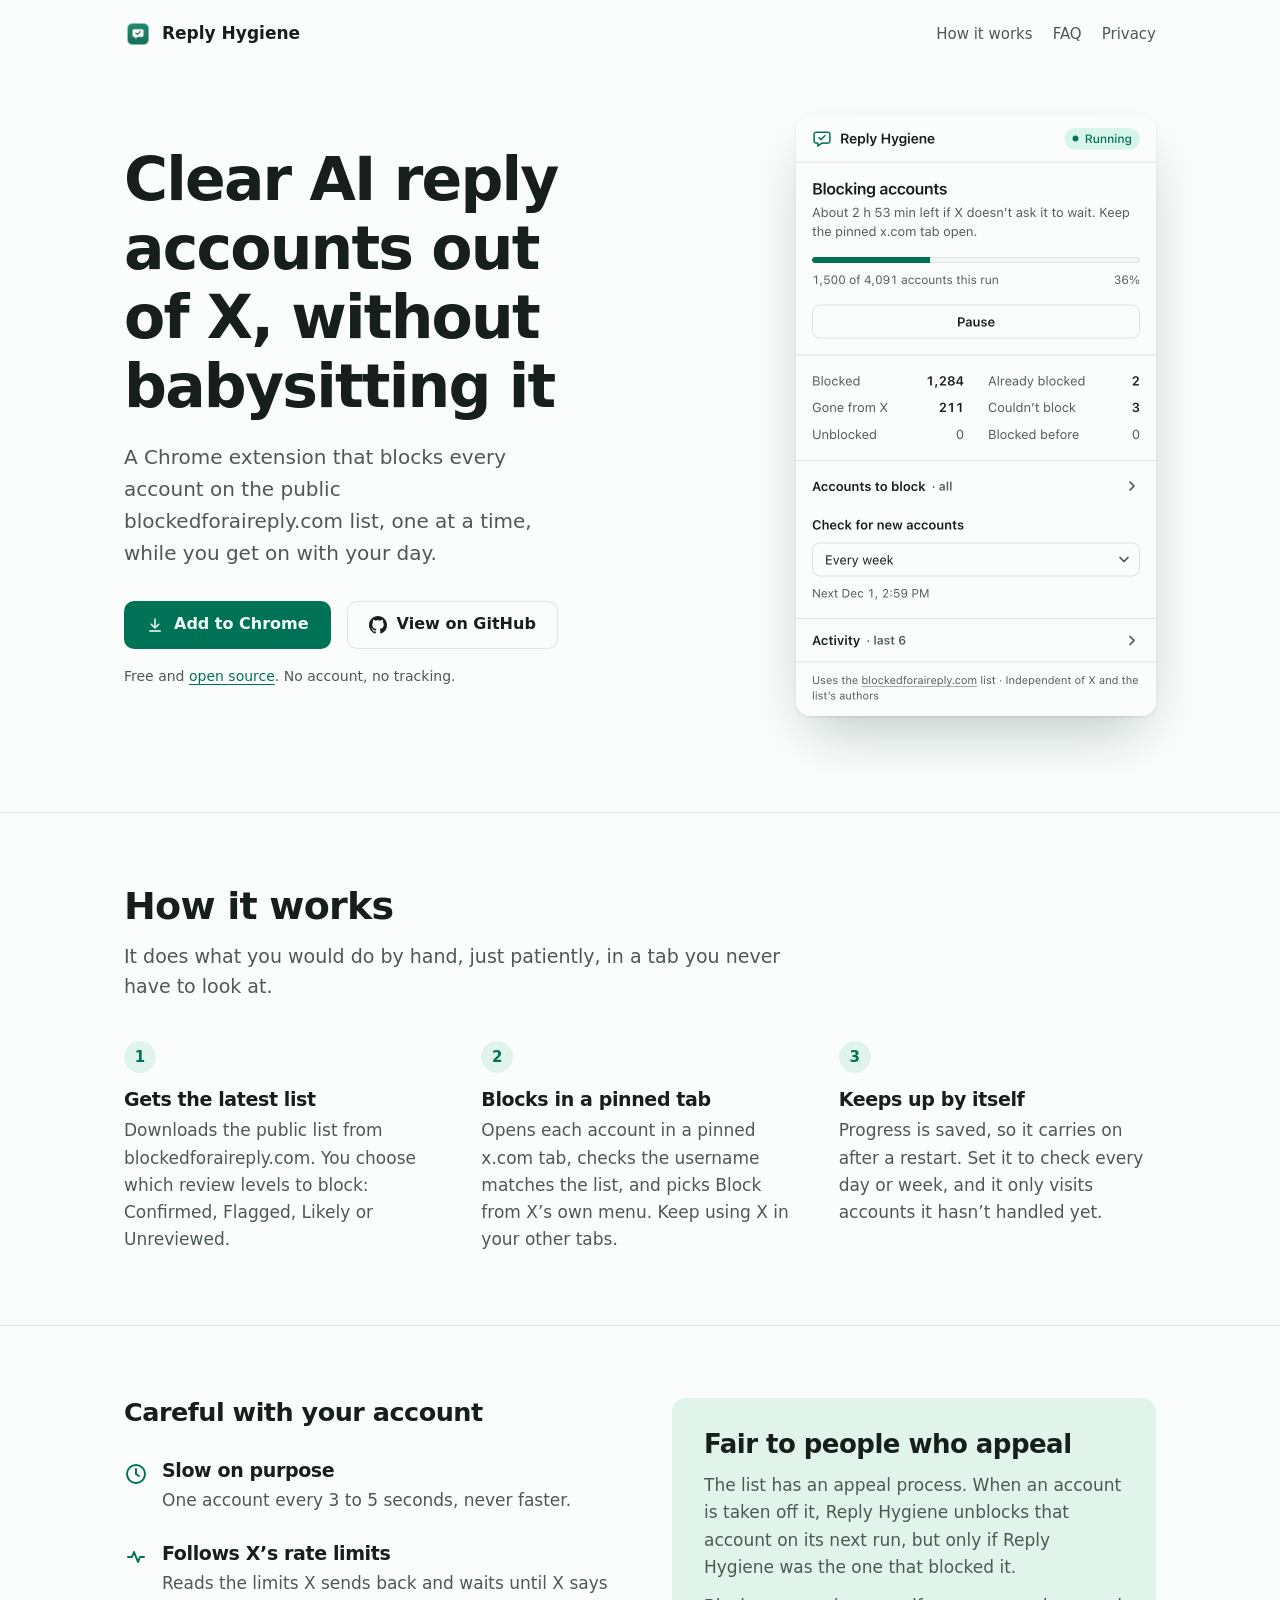
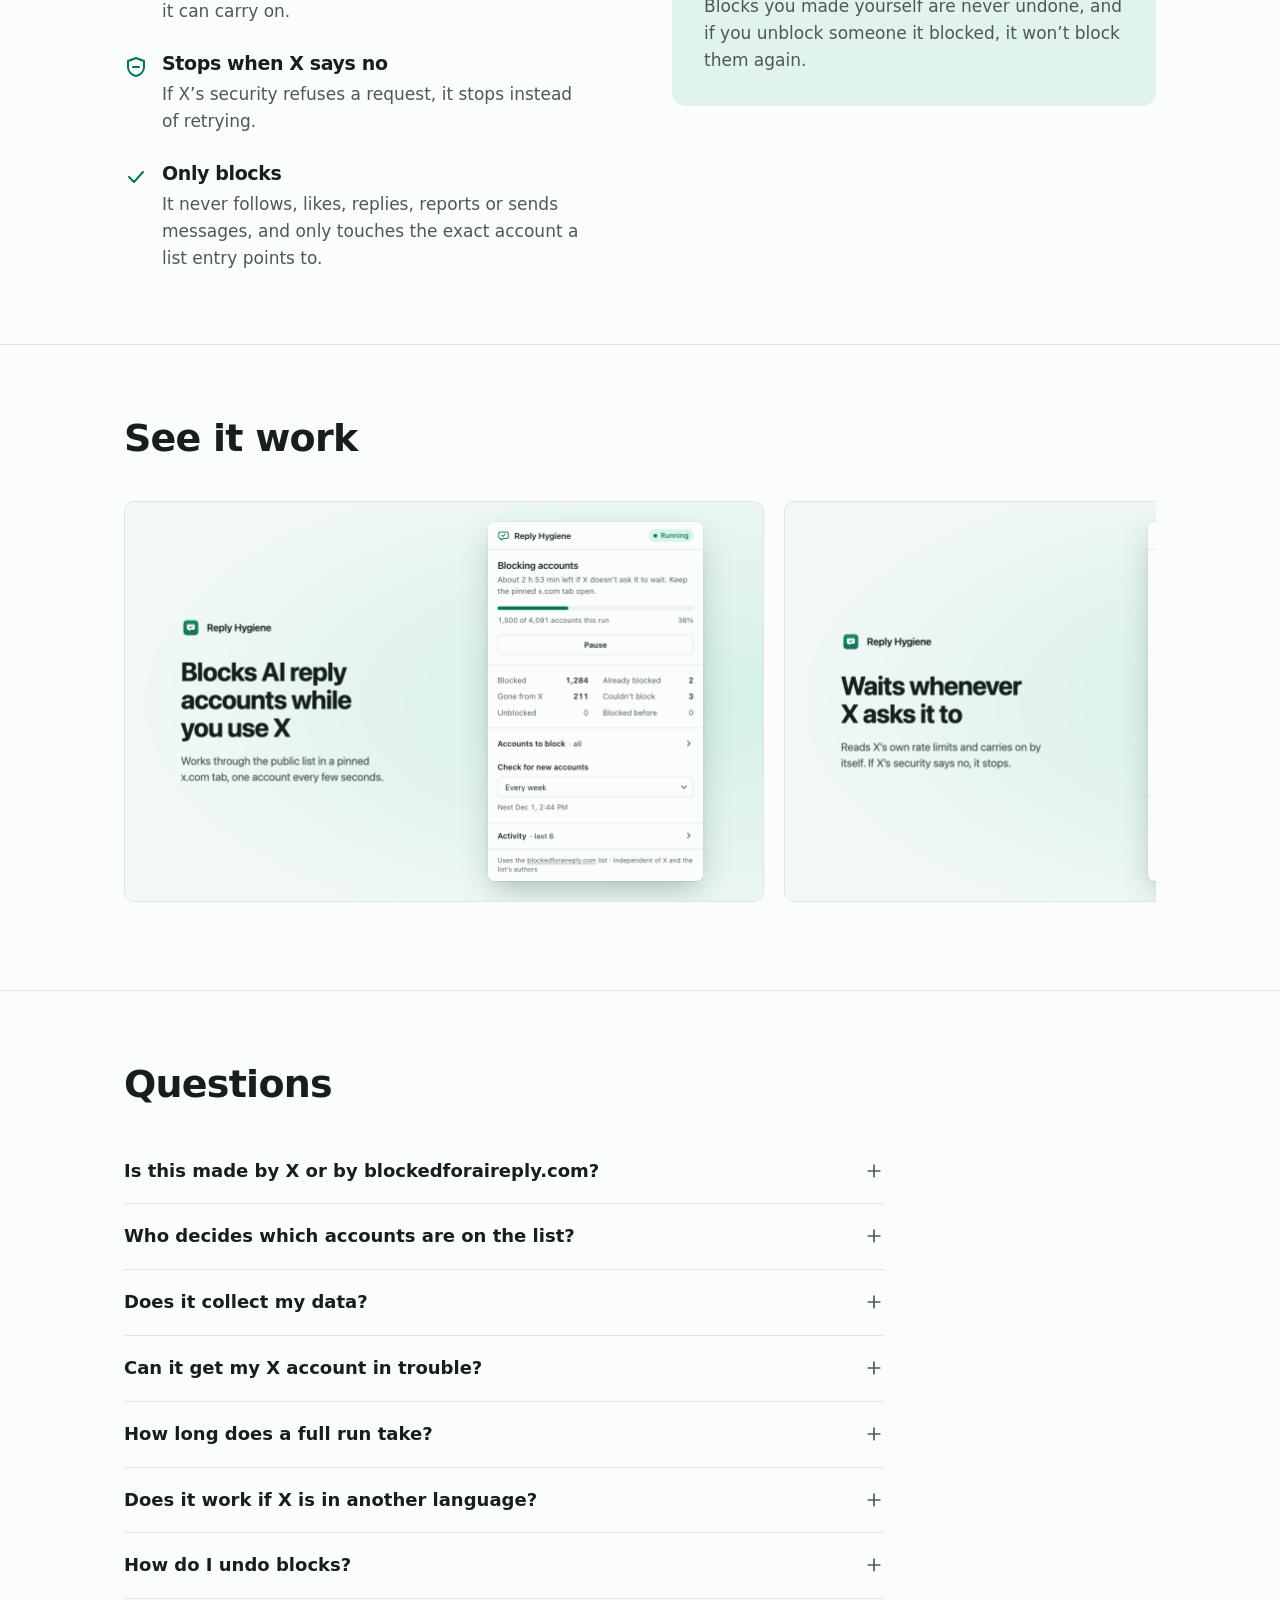
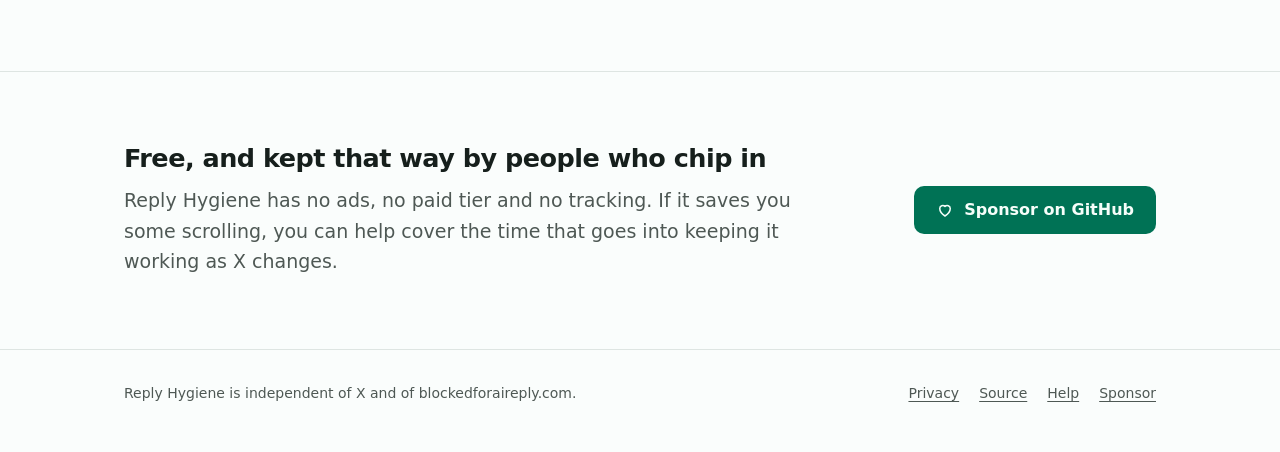
==== commit 564ed621: "Link the Chrome Web Store listing" ====
--- a/docs/index.html
+++ b/docs/index.html
@@ -5,21 +5,21 @@
 <meta name="viewport" content="width=device-width, initial-scale=1">
 <title>Reply Hygiene: block AI reply accounts on X</title>
 <meta name="description" content="A free, open source Chrome extension that blocks the AI reply accounts on the blockedforaireply.com list, slowly and within X's rate limits.">
-<link rel="canonical" href="https://cyrisxd.github.io/reply-hygiene/">
+<link rel="canonical" href="https://replyhygiene.sudolabs.nz/">
 <meta name="theme-color" content="#16705a">
 <meta property="og:type" content="website">
 <meta property="og:site_name" content="Reply Hygiene">
-<meta property="og:url" content="https://cyrisxd.github.io/reply-hygiene/">
+<meta property="og:url" content="https://replyhygiene.sudolabs.nz/">
 <meta property="og:title" content="Reply Hygiene: block AI reply accounts on X">
 <meta property="og:description" content="A free, open source Chrome extension that blocks the AI reply accounts on the blockedforaireply.com list, slowly and within X's rate limits.">
-<meta property="og:image" content="https://cyrisxd.github.io/reply-hygiene/assets/og.png">
+<meta property="og:image" content="https://replyhygiene.sudolabs.nz/assets/og.png">
 <meta property="og:image:width" content="1200">
 <meta property="og:image:height" content="630">
 <meta property="og:image:alt" content="Reply Hygiene logo, a speech bubble with a check mark, on a teal background">
 <meta name="twitter:card" content="summary_large_image">
 <meta name="twitter:title" content="Reply Hygiene: block AI reply accounts on X">
 <meta name="twitter:description" content="A free, open source Chrome extension that blocks the AI reply accounts on the blockedforaireply.com list, slowly and within X's rate limits.">
-<meta name="twitter:image" content="https://cyrisxd.github.io/reply-hygiene/assets/og.png">
+<meta name="twitter:image" content="https://replyhygiene.sudolabs.nz/assets/og.png">
 <meta name="twitter:image:alt" content="Reply Hygiene logo, a speech bubble with a check mark, on a teal background">
 <link rel="icon" href="assets/icon32.png" type="image/png">
 <link rel="apple-touch-icon" href="assets/apple-touch-icon.png">
@@ -41,10 +41,9 @@
       <h1>Clear AI reply accounts out of X, without babysitting it</h1>
       <p class="lede">A Chrome extension that blocks every account on the public blockedforaireply.com list, one at a time, while you get on with your day.</p>
       <div class="cta">
-        <!-- Swap href for the Chrome Web Store listing URL once it's published. -->
-        <a class="button" id="store" href="#faq">
+        <a class="button" id="store" href="https://chromewebstore.google.com/detail/reply-hygiene/mcoecledhnlpaoijfkkabfefefeolkhj">
           <svg viewBox="0 0 24 24" fill="none" stroke="currentColor" stroke-width="2" stroke-linecap="round" stroke-linejoin="round" aria-hidden="true"><path d="M12 4v12m0 0-5-5m5 5 5-5M5 20h14"/></svg>
-          Coming soon to the Chrome Web Store
+          Add to Chrome
         </a>
         <a class="button secondary" href="https://github.com/CyrisXD/reply-hygiene">
           <svg viewBox="0 0 16 16" fill="currentColor" aria-hidden="true"><path d="M8 0C3.58 0 0 3.58 0 8c0 3.54 2.29 6.53 5.47 7.59.4.07.55-.17.55-.38 0-.19-.01-.82-.01-1.49-2.01.37-2.53-.49-2.69-.94-.09-.23-.48-.94-.82-1.13-.28-.15-.68-.52-.01-.53.63-.01 1.08.58 1.23.82.72 1.21 1.87.87 2.33.66.07-.52.28-.87.51-1.07-1.78-.2-3.64-.89-3.64-3.95 0-.87.31-1.59.82-2.15-.08-.2-.36-1.02.08-2.12 0 0 .67-.21 2.2.82.64-.18 1.32-.27 2-.27.68 0 1.36.09 2 .27 1.53-1.04 2.2-.82 2.2-.82.44 1.1.16 1.92.08 2.12.51.56.82 1.27.82 2.15 0 3.07-1.87 3.75-3.65 3.95.29.25.54.73.54 1.48 0 1.07-.01 1.93-.01 2.2 0 .21.15.46.55.38A8.013 8.013 0 0 0 16 8c0-4.42-3.58-8-8-8Z"/></svg>
@@ -119,8 +118,6 @@
     <div class="wrap">
       <h2>Questions</h2>
       <div class="faq">
-        <details><summary>Is it on the Chrome Web Store yet?<svg viewBox="0 0 24 24" aria-hidden="true"><path d="M12 5v14M5 12h14"/></svg></summary>
-          <p>It’s in review. This page will link to the listing as soon as it’s live.</p></details>
         <details><summary>Is this made by X or by blockedforaireply.com?<svg viewBox="0 0 24 24" aria-hidden="true"><path d="M12 5v14M5 12h14"/></svg></summary>
           <p>No. Reply Hygiene is independent. It uses the public list from blockedforaireply.com and credits it, but isn’t affiliated with X Corp. or the list’s authors.</p></details>
         <details><summary>Who decides which accounts are on the list?<svg viewBox="0 0 24 24" aria-hidden="true"><path d="M12 5v14M5 12h14"/></svg></summary>
